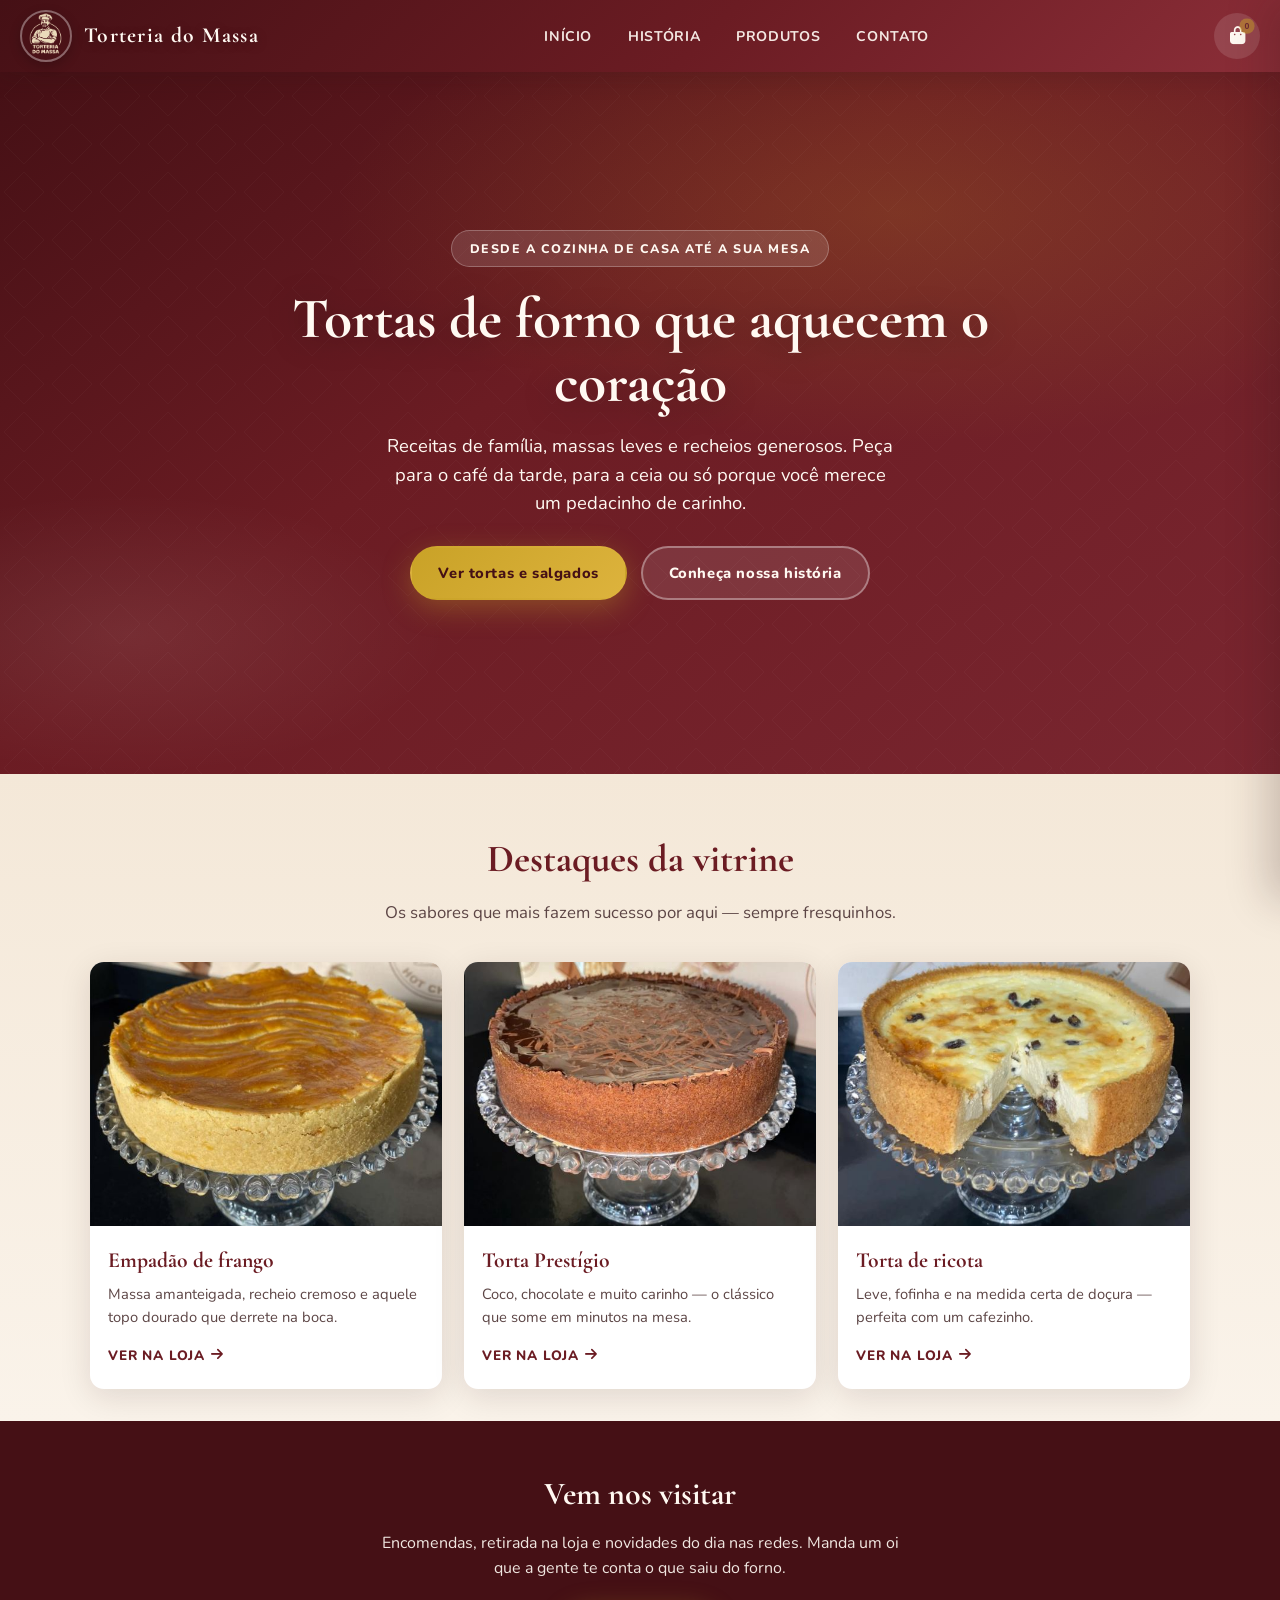
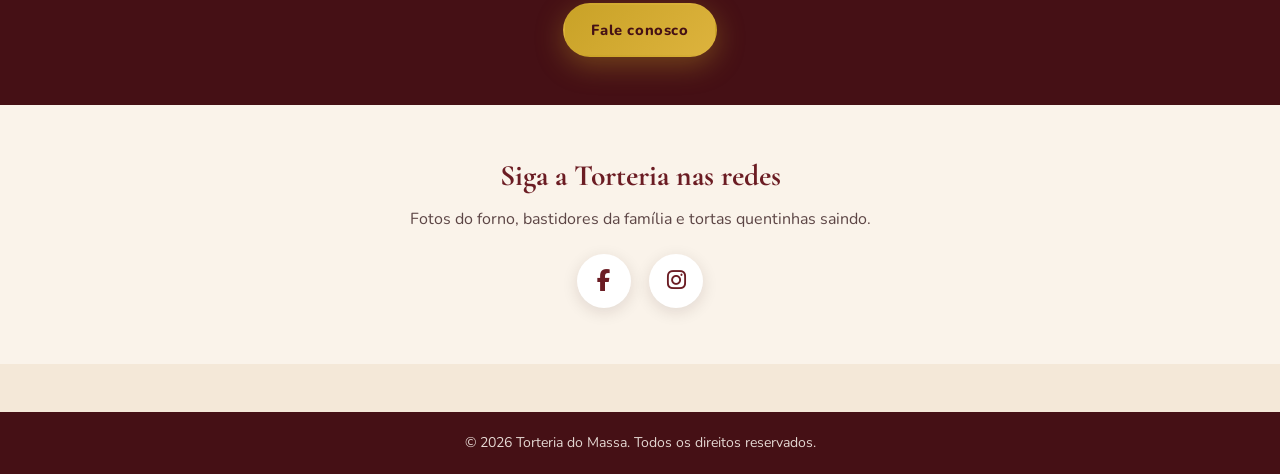
==== index.html @ dc2a3ebb "carrinho e about" ====
<!DOCTYPE html>
<html lang="pt-BR">
  <head>
    <meta charset="UTF-8" />
    <meta http-equiv="X-UA-Compatible" content="IE=edge" />
    <meta name="viewport" content="width=device-width, initial-scale=1.0" />
    <title>Torteria do Massa — Tortas artesanais</title>
    <link rel="preconnect" href="https://fonts.googleapis.com" />
    <link rel="preconnect" href="https://fonts.gstatic.com" crossorigin />
    <link
      href="https://fonts.googleapis.com/css2?family=Cormorant+Garamond:ital,wght@0,600;0,700;1,600&family=Nunito:wght@400;600;700;800&display=swap"
      rel="stylesheet"
    />
    <link rel="stylesheet" href="https://cdnjs.cloudflare.com/ajax/libs/font-awesome/6.5.1/css/all.min.css" />
    <link rel="stylesheet" href="style.css" />
  </head>

  <body>
    <div class="nav-backdrop" id="navBackdrop" aria-hidden="true"></div>

    <header>
      <nav>
        <a class="logo" href="index.html">
          <img src="img/logo.png" alt="Torteria do Massa" class="logo-img" width="52" height="52" />
          Torteria do Massa
        </a>
        <ul class="nav-list">
          <li><a href="index.html">Início</a></li>
          <li><a href="about.html">História</a></li>
          <li><a href="produtos.html">Produtos</a></li>
          <li><a href="contato.html">Contato</a></li>
        </ul>
        <div class="nav-tail">
          <button type="button" class="nav-cart" data-open-cart aria-label="Abrir carrinho de compras">
            <i class="fas fa-shopping-bag" aria-hidden="true"></i>
            <span class="nav-cart__count" data-cart-count>0</span>
          </button>
          <div class="mobile-menu" aria-label="Abrir menu">
            <div class="line1"></div>
            <div class="line2"></div>
            <div class="line3"></div>
          </div>
        </div>
      </nav>
    </header>

    <div class="cart-backdrop" data-cart-backdrop></div>
    <aside class="cart-panel" data-cart-panel aria-hidden="true" role="dialog" aria-labelledby="cartTitle">
      <div class="cart-panel__head">
        <h2 id="cartTitle">Carrinho</h2>
        <button type="button" class="cart-panel__close" data-close-cart aria-label="Fechar carrinho">×</button>
      </div>
      <div class="cart-panel__body">
        <p class="cart-panel__empty" data-cart-empty>Seu carrinho está vazio. Que tal uma tortinha?</p>
        <div data-cart-list></div>
      </div>
      <footer class="cart-panel__foot">
        <span>Total (demo)</span>
        <strong>R$ <span data-cart-total>0,00</span></strong>
        <p class="cart-demo-note">Demonstração: os pedidos são finalizados pelo Instagram ou na loja.</p>
      </footer>
    </aside>

    <main class="page-main">
      <section class="hero">
        <div class="hero__inner">
          <p class="hero__badge">Desde a cozinha de casa até a sua mesa</p>
          <h1>Tortas de forno que aquecem o coração</h1>
          <p class="hero__lead">
            Receitas de família, massas leves e recheios generosos. Peça para o café da tarde, para a ceia ou só porque
            você merece um pedacinho de carinho.
          </p>
          <div class="hero__ctas">
            <a class="btn btn--primary" href="produtos.html">Ver tortas e salgados</a>
            <a class="btn btn--ghost" href="about.html">Conheça nossa história</a>
          </div>
        </div>
      </section>

      <section class="featured" aria-labelledby="destaques-title">
        <h2 id="destaques-title" class="section-title">Destaques da vitrine</h2>
        <p class="section-sub">Os sabores que mais fazem sucesso por aqui — sempre fresquinhos.</p>
        <div class="featured__grid">
          <article class="feature-card reveal">
            <img src="img/empadao.JPG" alt="Empadão de frango crocante" width="400" height="300" loading="lazy" />
            <div class="feature-card__body">
              <h3>Empadão de frango</h3>
              <p>Massa amanteigada, recheio cremoso e aquele topo dourado que derrete na boca.</p>
              <a class="feature-card__link" href="produtos.html">Ver na loja <i class="fas fa-arrow-right"></i></a>
            </div>
          </article>
          <article class="feature-card reveal">
            <img src="img/prestigio.JPG" alt="Torta prestígio" width="400" height="300" loading="lazy" />
            <div class="feature-card__body">
              <h3>Torta Prestígio</h3>
              <p>Coco, chocolate e muito carinho — o clássico que some em minutos na mesa.</p>
              <a class="feature-card__link" href="produtos.html">Ver na loja <i class="fas fa-arrow-right"></i></a>
            </div>
          </article>
          <article class="feature-card reveal">
            <img src="img/ricota.JPG" alt="Torta de ricota" width="400" height="300" loading="lazy" />
            <div class="feature-card__body">
              <h3>Torta de ricota</h3>
              <p>Leve, fofinha e na medida certa de doçura — perfeita com um cafezinho.</p>
              <a class="feature-card__link" href="produtos.html">Ver na loja <i class="fas fa-arrow-right"></i></a>
            </div>
          </article>
        </div>
      </section>

      <section class="home-band">
        <h2>Vem nos visitar</h2>
        <p>Encomendas, retirada na loja e novidades do dia nas redes. Manda um oi que a gente te conta o que saiu do forno.</p>
        <a class="btn btn--primary" href="contato.html">Fale conosco</a>
      </section>

      <section class="social-media">
        <h2>Siga a Torteria nas redes</h2>
        <p>Fotos do forno, bastidores da família e tortas quentinhas saindo.</p>
        <div class="social-icons">
          <a
            href="https://www.facebook.com/p/Torteria-do-Massa-61579276713405/"
            target="_blank"
            rel="noopener noreferrer"
            class="social-icon"
            aria-label="Facebook"
          >
            <i class="fab fa-facebook-f"></i>
          </a>
          <a
            href="https://www.instagram.com/torteriadomassa/"
            target="_blank"
            rel="noopener noreferrer"
            class="social-icon"
            aria-label="Instagram"
          >
            <i class="fab fa-instagram"></i>
          </a>
        </div>
      </section>
    </main>

    <footer class="footer">
      <p>&copy; 2026 Torteria do Massa. Todos os direitos reservados.</p>
    </footer>

    <script src="mobile-navbar.js"></script>
    <script src="cart.js"></script>
    <script>
      document.querySelectorAll(".reveal").forEach(function (el) {
        var obs = new IntersectionObserver(
          function (entries) {
            entries.forEach(function (en) {
              if (en.isIntersecting) en.target.classList.add("is-visible");
            });
          },
          { threshold: 0.12, rootMargin: "0px 0px -40px 0px" }
        );
        obs.observe(el);
      });
    </script>
  </body>
</html>
---- style.css ----
/* Torteria do Massa — vinho + bege */
:root {
  --wine: #6b1c23;
  --wine-deep: #451015;
  --wine-light: #8b2e38;
  --bege: #f4e8d8;
  --bege-deep: #e6d4bc;
  --bege-card: #fff9f2;
  --cream: #faf3ea;
  --ink: #2a1818;
  --ink-soft: #5c4545;
  --accent: #c9a227;
  --shadow: rgba(45, 16, 20, 0.12);
  --shadow-strong: rgba(45, 16, 20, 0.22);
  --radius: 14px;
  --radius-sm: 10px;
  --nav-h: 72px;
  --font-display: "Cormorant Garamond", Georgia, serif;
  --font-body: "Nunito", system-ui, sans-serif;
  --ease-out: cubic-bezier(0.22, 1, 0.36, 1);
}

@media (prefers-reduced-motion: reduce) {
  *,
  *::before,
  *::after {
    animation-duration: 0.01ms !important;
    animation-iteration-count: 1 !important;
    transition-duration: 0.01ms !important;
    scroll-behavior: auto !important;
  }
}

@keyframes navLinkFade {
  from {
    opacity: 0;
    transform: translateX(16px);
  }
  to {
    opacity: 1;
    transform: translateX(0);
  }
}

@keyframes fade-up {
  from {
    opacity: 0;
    transform: translateY(28px);
  }
  to {
    opacity: 1;
    transform: translateY(0);
  }
}

@keyframes fade-in {
  from {
    opacity: 0;
  }
  to {
    opacity: 1;
  }
}

@keyframes gentle-float {
  0%,
  100% {
    transform: translateY(0);
  }
  50% {
    transform: translateY(-8px);
  }
}

@keyframes pulse-ring {
  0% {
    box-shadow: 0 0 0 0 rgba(201, 162, 39, 0.45);
  }
  70% {
    box-shadow: 0 0 0 12px rgba(201, 162, 39, 0);
  }
  100% {
    box-shadow: 0 0 0 0 rgba(201, 162, 39, 0);
  }
}

@keyframes shine {
  to {
    background-position: 200% center;
  }
}

@keyframes story-photo-float {
  0%,
  100% {
    translate: 0 0;
  }
  50% {
    translate: 0 -10px;
  }
}

@keyframes story-photo-glow {
  0%,
  100% {
    opacity: 0.45;
    transform: scale(0.96);
  }
  50% {
    opacity: 0.85;
    transform: scale(1.04);
  }
}

@keyframes story-photo-shimmer {
  0% {
    transform: translateX(-120%) skewX(-12deg);
    opacity: 0;
  }
  35% {
    opacity: 0.55;
  }
  100% {
    transform: translateX(220%) skewX(-12deg);
    opacity: 0;
  }
}

@keyframes story-caption-in {
  from {
    opacity: 0;
    transform: translateY(8px);
  }
  to {
    opacity: 1;
    transform: translateY(0);
  }
}

* {
  margin: 0;
  padding: 0;
  box-sizing: border-box;
}

html {
  scroll-behavior: smooth;
}

body {
  display: flex;
  flex-direction: column;
  min-height: 100vh;
  font-family: var(--font-body);
  background: var(--bege);
  color: var(--ink);
  line-height: 1.55;
}

body.nav-open,
body.cart-open {
  overflow: hidden;
}

img {
  max-width: 100%;
  height: auto;
  display: block;
}

a {
  color: var(--wine);
  text-decoration: none;
  transition: color 0.25s var(--ease-out), transform 0.25s var(--ease-out);
}

a:hover {
  color: var(--wine-light);
}

main {
  flex: 1;
  padding: 0;
}

/* ——— Header / Nav ——— */
header {
  position: sticky;
  top: 0;
  /* Acima do .nav-backdrop (1098) para o drawer e os links receberem clique no mobile */
  z-index: 1250;
}

nav {
  display: flex;
  align-items: center;
  gap: 16px;
  min-height: var(--nav-h);
  padding: 0 20px;
  background: linear-gradient(135deg, var(--wine-deep) 0%, var(--wine) 55%, var(--wine-light) 100%);
  box-shadow: 0 4px 24px var(--shadow-strong);
  position: relative;
}

.nav-tail {
  display: flex;
  align-items: center;
  gap: 6px;
  flex-shrink: 0;
}

header nav a,
header nav .nav-cart {
  color: var(--bege-card);
}

.logo {
  font-family: var(--font-display);
  font-size: 1.35rem;
  font-weight: 700;
  letter-spacing: 0.06em;
  text-transform: none;
  display: flex;
  align-items: center;
  gap: 12px;
  color: var(--bege-card) !important;
  text-shadow: 0 2px 12px rgba(0, 0, 0, 0.25);
}

.logo:hover {
  color: #fff !important;
  transform: none;
}

.logo-img {
  width: 52px;
  height: auto;
  border-radius: 50%;
  border: 2px solid rgba(255, 255, 255, 0.35);
  box-shadow: 0 4px 12px rgba(0, 0, 0, 0.2);
  transition: transform 0.35s var(--ease-out), box-shadow 0.35s;
}

.logo:hover .logo-img {
  transform: scale(1.06) rotate(-3deg);
  box-shadow: 0 6px 20px rgba(0, 0, 0, 0.28);
}

.nav-list {
  list-style: none;
  display: flex;
  align-items: center;
  gap: 8px;
  position: static;
  transform: none;
  width: auto;
  height: auto;
  background: none;
  flex-direction: row;
  flex: 1;
  justify-content: center;
}

.nav-list li {
  letter-spacing: 0.04em;
  margin: 0;
}

.nav-list a {
  color: rgba(255, 249, 242, 0.92) !important;
  text-decoration: none;
  font-size: 0.88rem;
  font-weight: 700;
  text-transform: uppercase;
  padding: 10px 14px;
  border-radius: 999px;
  text-shadow: none;
  position: relative;
}

.nav-list a::after {
  content: "";
  position: absolute;
  left: 50%;
  bottom: 4px;
  width: 0;
  height: 2px;
  background: var(--accent);
  border-radius: 2px;
  transform: translateX(-50%);
  transition: width 0.3s var(--ease-out);
}

.nav-list a:hover {
  color: #fff !important;
  opacity: 1;
  background: rgba(255, 255, 255, 0.08);
}

.nav-list a:hover::after {
  width: 60%;
}

.nav-cart {
  position: relative;
  display: flex;
  align-items: center;
  justify-content: center;
  width: 46px;
  height: 46px;
  border: none;
  border-radius: 50%;
  background: rgba(255, 255, 255, 0.12);
  color: inherit;
  cursor: pointer;
  transition: background 0.25s, transform 0.2s var(--ease-out), box-shadow 0.25s;
  font-size: 1.1rem;
}

.nav-cart:hover {
  background: rgba(255, 255, 255, 0.22);
  transform: scale(1.06);
}

.nav-cart:active {
  transform: scale(0.96);
}

.nav-cart__count {
  position: absolute;
  top: 4px;
  right: 4px;
  min-width: 18px;
  height: 18px;
  padding: 0 5px;
  font-size: 0.65rem;
  font-weight: 800;
  line-height: 18px;
  text-align: center;
  background: var(--accent);
  color: var(--wine-deep);
  border-radius: 999px;
  transition: transform 0.25s var(--ease-out);
}

.nav-cart__count[data-empty="true"] {
  opacity: 0.5;
  transform: scale(0.85);
}

.mobile-menu {
  display: none;
  cursor: pointer;
  z-index: 1202;
  padding: 8px;
  border-radius: 10px;
  transition: background 0.25s;
}

.mobile-menu:hover {
  background: rgba(255, 255, 255, 0.1);
}

.mobile-menu div {
  width: 26px;
  height: 2px;
  background: var(--bege-card);
  margin: 6px 0;
  border-radius: 2px;
  transition: transform 0.35s var(--ease-out), opacity 0.25s;
}

.mobile-menu.active .line1 {
  transform: rotate(-45deg) translate(-5px, 6px);
}

.mobile-menu.active .line2 {
  opacity: 0;
  transform: translateX(-8px);
}

.mobile-menu.active .line3 {
  transform: rotate(45deg) translate(-5px, -6px);
}

.nav-backdrop {
  display: none;
  position: fixed;
  inset: 0;
  background: rgba(20, 8, 10, 0.45);
  z-index: 1098;
  opacity: 0;
  pointer-events: none;
  transition: opacity 0.35s var(--ease-out);
}

.nav-backdrop.is-visible {
  opacity: 1;
  pointer-events: auto;
}

.nav-list.active {
  transform: translateX(0);
}

/* ——— Carrinho ——— */
.cart-backdrop {
  position: fixed;
  inset: 0;
  background: rgba(20, 8, 10, 0.5);
  z-index: 1300;
  opacity: 0;
  pointer-events: none;
  transition: opacity 0.35s var(--ease-out);
}

.cart-backdrop.is-visible {
  opacity: 1;
  pointer-events: auto;
}

.cart-panel {
  position: fixed;
  top: 0;
  right: 0;
  width: min(420px, 100vw);
  height: 100vh;
  height: 100dvh;
  background: var(--cream);
  z-index: 1301;
  box-shadow: -12px 0 40px var(--shadow-strong);
  display: flex;
  flex-direction: column;
  transform: translateX(100%);
  transition: transform 0.45s var(--ease-out);
  border-left: 1px solid rgba(107, 28, 35, 0.12);
}

.cart-panel.is-open {
  transform: translateX(0);
}

.cart-panel__head {
  display: flex;
  align-items: center;
  justify-content: space-between;
  padding: 22px 20px;
  background: linear-gradient(180deg, var(--wine) 0%, var(--wine-deep) 100%);
  color: var(--bege-card);
}

.cart-panel__head h2 {
  font-family: var(--font-display);
  font-size: 1.75rem;
  font-weight: 700;
}

.cart-panel__close {
  width: 40px;
  height: 40px;
  border: none;
  border-radius: 50%;
  background: rgba(255, 255, 255, 0.15);
  color: #fff;
  font-size: 1.5rem;
  line-height: 1;
  cursor: pointer;
  transition: background 0.25s, transform 0.2s;
}

.cart-panel__close:hover {
  background: rgba(255, 255, 255, 0.28);
  transform: rotate(90deg);
}

.cart-panel__body {
  flex: 1;
  overflow-y: auto;
  padding: 16px;
}

.cart-panel__empty {
  text-align: center;
  color: var(--ink-soft);
  padding: 32px 16px;
  font-size: 1rem;
}

.cart-panel__foot {
  padding: 18px 20px 24px;
  border-top: 1px solid rgba(107, 28, 35, 0.12);
  background: var(--bege-card);
  display: grid;
  gap: 8px;
}

.cart-panel__foot > span:first-of-type {
  font-size: 0.85rem;
  color: var(--ink-soft);
  text-transform: uppercase;
  letter-spacing: 0.08em;
}

.cart-panel__foot strong {
  font-size: 1.5rem;
  color: var(--wine);
}

.cart-demo-note {
  font-size: 0.8rem;
  color: var(--ink-soft);
  margin-top: 4px;
}

.cart-panel__checkout {
  display: inline-flex;
  align-items: center;
  justify-content: center;
  width: 100%;
  padding: 14px 16px;
  margin-top: 10px;
  border-radius: 999px;
  background: #25d366;
  color: #fff;
  text-decoration: none;
  font-weight: 700;
  transition: transform 0.2s ease, box-shadow 0.2s ease;
}

.cart-panel__checkout:hover {
  transform: translateY(-1px);
  box-shadow: 0 10px 20px rgba(37, 211, 102, 0.25);
}

.cart-panel__checkout[hidden] {
  display: none;
}

.cart-line {
  display: flex;
  align-items: center;
  gap: 12px;
  padding: 12px;
  margin-bottom: 10px;
  background: #fff;
  border-radius: var(--radius-sm);
  box-shadow: 0 2px 12px var(--shadow);
  animation: fade-in 0.4s var(--ease-out) both;
}

.cart-line__img {
  width: 56px;
  height: 56px;
  object-fit: cover;
  border-radius: 10px;
}

.cart-line__body {
  flex: 1;
  min-width: 0;
  display: flex;
  flex-direction: column;
  gap: 2px;
}

.cart-line__name {
  font-weight: 700;
  color: var(--ink);
  font-size: 0.95rem;
}

.cart-line__meta {
  font-size: 0.82rem;
  color: var(--ink-soft);
}

.cart-line__remove {
  flex-shrink: 0;
  width: 36px;
  height: 36px;
  border: none;
  border-radius: 50%;
  background: var(--bege-deep);
  color: var(--wine);
  font-size: 1.25rem;
  line-height: 1;
  cursor: pointer;
  transition: background 0.2s, transform 0.2s;
}

.cart-line__remove:hover {
  background: #f0dcc4;
  transform: scale(1.08);
}

/* ——— Home Hero ——— */
.page-main {
  padding-bottom: 48px;
}

.hero {
  position: relative;
  min-height: 78vh;
  display: flex;
  align-items: center;
  justify-content: center;
  padding: 48px 24px 64px;
  overflow: hidden;
  background: linear-gradient(145deg, var(--wine-deep) 0%, var(--wine) 42%, #7a2630 100%);
}

.hero::before {
  content: "";
  position: absolute;
  inset: 0;
  background: radial-gradient(ellipse 80% 60% at 70% 20%, rgba(201, 162, 39, 0.18), transparent 55%),
    radial-gradient(ellipse 50% 40% at 10% 80%, rgba(255, 249, 242, 0.08), transparent 50%);
  pointer-events: none;
}

.hero::after {
  content: "";
  position: absolute;
  inset: 0;
  opacity: 0.07;
  background-image: url("data:image/svg+xml,%3Csvg width='60' height='60' viewBox='0 0 60 60' xmlns='http://www.w3.org/2000/svg'%3E%3Cpath d='M30 5 L55 30 L30 55 L5 30 Z' fill='none' stroke='%23fff' stroke-width='0.5'/%3E%3C/svg%3E");
  background-size: 48px 48px;
  pointer-events: none;
}

.hero__inner {
  position: relative;
  z-index: 1;
  max-width: 720px;
  text-align: center;
  color: var(--bege-card);
}

.hero__badge {
  display: inline-block;
  padding: 8px 18px;
  border-radius: 999px;
  background: rgba(255, 255, 255, 0.12);
  border: 1px solid rgba(255, 255, 255, 0.25);
  font-size: 0.78rem;
  font-weight: 800;
  letter-spacing: 0.12em;
  text-transform: uppercase;
  margin-bottom: 20px;
  animation: fade-up 0.8s var(--ease-out) 0.1s both;
}

.hero h1 {
  font-family: var(--font-display);
  font-size: clamp(2.4rem, 6vw, 3.6rem);
  font-weight: 700;
  line-height: 1.12;
  margin-bottom: 16px;
  text-shadow: 0 4px 32px rgba(0, 0, 0, 0.35);
  animation: fade-up 0.85s var(--ease-out) 0.2s both;
}

.hero__lead {
  font-size: 1.15rem;
  opacity: 0.95;
  max-width: 520px;
  margin: 0 auto 28px;
  animation: fade-up 0.85s var(--ease-out) 0.32s both;
}

.hero__ctas {
  display: flex;
  flex-wrap: wrap;
  gap: 14px;
  justify-content: center;
  animation: fade-up 0.85s var(--ease-out) 0.44s both;
}

.btn {
  display: inline-flex;
  align-items: center;
  justify-content: center;
  gap: 10px;
  padding: 14px 26px;
  border-radius: 999px;
  font-family: var(--font-body);
  font-weight: 800;
  font-size: 0.92rem;
  letter-spacing: 0.04em;
  border: 2px solid transparent;
  cursor: pointer;
  transition: transform 0.25s var(--ease-out), box-shadow 0.25s, background 0.25s, color 0.25s;
}

.btn:active {
  transform: scale(0.97);
}

.btn--primary {
  background: linear-gradient(135deg, var(--accent) 0%, #ddb33d 100%);
  color: var(--wine-deep);
  box-shadow: 0 8px 28px rgba(201, 162, 39, 0.35);
}

.btn--primary:hover {
  transform: translateY(-2px);
  box-shadow: 0 12px 36px rgba(201, 162, 39, 0.45);
}

.btn--ghost {
  background: rgba(255, 255, 255, 0.1);
  color: var(--bege-card);
  border-color: rgba(255, 255, 255, 0.35);
}

.btn--ghost:hover {
  background: rgba(255, 255, 255, 0.2);
  transform: translateY(-2px);
}

.btn--wine {
  background: var(--wine);
  color: var(--bege-card);
  border-color: var(--wine-light);
}

.btn--wine:hover {
  background: var(--wine-light);
  transform: translateY(-2px);
}

/* Destaques home */
.section-title {
  font-family: var(--font-display);
  font-size: clamp(1.85rem, 4vw, 2.4rem);
  color: var(--wine);
  text-align: center;
  margin-bottom: 10px;
}

.section-sub {
  text-align: center;
  color: var(--ink-soft);
  max-width: 560px;
  margin: 0 auto 36px;
  font-size: 1.05rem;
}

.featured {
  padding: 56px 24px 32px;
  background: linear-gradient(180deg, var(--bege) 0%, var(--cream) 100%);
}

.featured__grid {
  display: grid;
  grid-template-columns: repeat(3, 1fr);
  gap: 22px;
  max-width: 1100px;
  margin: 0 auto;
}

.feature-card {
  position: relative;
  border-radius: var(--radius);
  overflow: hidden;
  background: #fff;
  box-shadow: 0 8px 32px var(--shadow);
  transition: transform 0.4s var(--ease-out), box-shadow 0.4s;
}

.feature-card:hover {
  transform: translateY(-8px) scale(1.02);
  box-shadow: 0 20px 48px var(--shadow-strong);
}

.feature-card img {
  width: 100%;
  aspect-ratio: 4/3;
  object-fit: cover;
  transition: transform 0.6s var(--ease-out);
}

.feature-card:hover img {
  transform: scale(1.08);
}

.feature-card__body {
  padding: 18px 18px 22px;
}

.feature-card__body h3 {
  font-family: var(--font-display);
  font-size: 1.35rem;
  color: var(--wine);
  margin-bottom: 6px;
}

.feature-card__body p {
  font-size: 0.92rem;
  color: var(--ink-soft);
  margin-bottom: 14px;
}

.feature-card__link {
  font-weight: 800;
  font-size: 0.85rem;
  text-transform: uppercase;
  letter-spacing: 0.06em;
  color: var(--wine);
  display: inline-flex;
  align-items: center;
  gap: 6px;
}

.feature-card__link:hover {
  gap: 10px;
}

.reveal {
  opacity: 0;
  transform: translateY(36px);
  transition: opacity 0.7s var(--ease-out), transform 0.7s var(--ease-out);
}

.reveal.is-visible {
  opacity: 1;
  transform: translateY(0);
}

.home-band {
  padding: 48px 24px;
  background: var(--wine-deep);
  color: var(--bege-card);
  text-align: center;
}

.home-band h2 {
  font-family: var(--font-display);
  font-size: 2rem;
  margin-bottom: 12px;
}

.home-band p {
  max-width: 520px;
  margin: 0 auto 22px;
  opacity: 0.92;
}

/* Redes */
.social-media {
  text-align: center;
  padding: 48px 24px 56px;
  background: var(--cream);
}

.social-media h2 {
  font-family: var(--font-display);
  font-size: 1.85rem;
  color: var(--wine);
  margin-bottom: 8px;
}

.social-media > p {
  color: var(--ink-soft);
  margin-bottom: 22px;
}

.social-icons {
  display: flex;
  justify-content: center;
  gap: 18px;
}

.social-icon {
  display: flex;
  align-items: center;
  justify-content: center;
  width: 54px;
  height: 54px;
  border-radius: 50%;
  font-size: 1.35rem;
  color: var(--wine) !important;
  background: #fff;
  box-shadow: 0 4px 16px var(--shadow);
  transition: transform 0.3s var(--ease-out), box-shadow 0.3s, color 0.25s !important;
}

.social-icon:hover {
  transform: translateY(-4px) scale(1.08);
  box-shadow: 0 12px 28px var(--shadow-strong);
  color: var(--wine-light) !important;
}

/* ——— Produtos ——— */
.products-wrap {
  background: linear-gradient(180deg, var(--cream) 0%, var(--bege) 100%);
  padding: 40px 20px 56px;
}

.products {
  max-width: 1200px;
  margin: 0 auto;
  text-align: center;
}

.products h2 {
  font-family: var(--font-display);
  font-size: clamp(1.85rem, 4vw, 2.5rem);
  color: var(--wine);
  margin-bottom: 10px;
}

.products > .section-sub {
  margin-bottom: 36px;
}

.product-cards {
  display: flex;
  flex-wrap: wrap;
  justify-content: center;
  gap: 26px;
  margin-bottom: 28px;
}

.product-card {
  width: calc(33.333% - 18px);
  min-width: 260px;
  max-width: 360px;
  flex: 1 1 300px;
  background: var(--bege-card);
  border: 1px solid rgba(107, 28, 35, 0.1);
  border-radius: var(--radius);
  padding: 18px;
  box-shadow: 0 6px 24px var(--shadow);
  text-align: left;
  transition: transform 0.35s var(--ease-out), box-shadow 0.35s;
}

.product-card:hover {
  transform: translateY(-10px);
  box-shadow: 0 20px 40px var(--shadow-strong);
}

.product-img {
  width: 100%;
  border-radius: var(--radius-sm);
  aspect-ratio: 4/3;
  object-fit: cover;
  transition: transform 0.5s var(--ease-out);
}

.product-card:hover .product-img {
  transform: scale(1.04);
}

.product-info h3 {
  font-family: var(--font-display);
  font-size: 1.35rem;
  color: var(--wine);
  margin: 14px 0 8px;
}

.product-info p {
  font-size: 0.95rem;
  color: var(--ink-soft);
  margin-bottom: 10px;
}

.product-price {
  font-size: 1.2rem;
  font-weight: 800;
  color: var(--wine);
  margin-bottom: 14px !important;
}

.add-to-cart-btn {
  display: inline-flex;
  align-items: center;
  justify-content: center;
  gap: 8px;
  width: 100%;
  padding: 12px 16px;
  border: none;
  border-radius: 999px;
  font-family: var(--font-body);
  font-weight: 800;
  font-size: 0.88rem;
  text-transform: uppercase;
  letter-spacing: 0.05em;
  cursor: pointer;
  background: linear-gradient(135deg, var(--wine) 0%, var(--wine-light) 100%);
  color: var(--bege-card);
  box-shadow: 0 4px 16px rgba(107, 28, 35, 0.35);
  transition: transform 0.25s, box-shadow 0.25s, filter 0.25s;
}

.add-to-cart-btn:hover {
  filter: brightness(1.08);
  transform: translateY(-2px);
  box-shadow: 0 8px 24px rgba(107, 28, 35, 0.4);
}

.add-to-cart-btn.is-added {
  animation: pulse-ring 0.6s ease-out;
}

/* Contato */
.contact {
  padding: 48px 24px 56px;
  background: var(--cream);
  text-align: center;
}

.contact h2 {
  font-family: var(--font-display);
  font-size: 2.2rem;
  color: var(--wine);
  margin-bottom: 10px;
}

.contact-container {
  display: flex;
  flex-wrap: wrap;
  gap: 28px;
  justify-content: center;
  align-items: flex-start;
  max-width: 1100px;
  margin: 0 auto;
}

.form-container {
  flex: 1;
  min-width: 280px;
  max-width: 480px;
  text-align: left;
  background: var(--bege-card);
  padding: 28px;
  border-radius: var(--radius);
  box-shadow: 0 8px 28px var(--shadow);
  border: 1px solid rgba(107, 28, 35, 0.08);
}

.form-group {
  margin-bottom: 16px;
}

label {
  display: block;
  margin-bottom: 6px;
  font-weight: 700;
  color: var(--ink);
  font-size: 0.9rem;
}

input,
textarea {
  width: 100%;
  padding: 12px 14px;
  border: 1px solid rgba(107, 28, 35, 0.2);
  border-radius: var(--radius-sm);
  font-size: 1rem;
  font-family: var(--font-body);
  background: #fff;
  transition: border-color 0.2s, box-shadow 0.2s;
}

input:focus,
textarea:focus {
  outline: none;
  border-color: var(--wine-light);
  box-shadow: 0 0 0 3px rgba(107, 28, 35, 0.12);
}

textarea {
  resize: vertical;
  min-height: 120px;
}

.submit-button {
  display: block;
  width: 100%;
  padding: 14px;
  background: linear-gradient(135deg, var(--wine) 0%, var(--wine-light) 100%);
  color: var(--bege-card);
  border: none;
  border-radius: 999px;
  font-size: 1rem;
  font-weight: 800;
  cursor: pointer;
  transition: transform 0.2s, filter 0.2s;
}

.submit-button:hover {
  filter: brightness(1.06);
  transform: translateY(-2px);
}

.location-container {
  flex: 1;
  min-width: 280px;
  max-width: 520px;
}

.location-container h3 {
  font-family: var(--font-display);
  font-size: 1.5rem;
  color: var(--wine);
  margin-bottom: 14px;
}

iframe {
  width: 100%;
  max-width: 100%;
  height: 360px;
  border: 0;
  border-radius: var(--radius);
  box-shadow: 0 8px 28px var(--shadow);
}

/* ——— História (scroll) ——— */
.story-page {
  background: var(--wine-deep);
  color: var(--bege-card);
}

.story-hero {
  min-height: 55vh;
  display: flex;
  align-items: center;
  justify-content: center;
  text-align: center;
  padding: 100px 24px 60px;
  position: relative;
  overflow: hidden;
}

.story-hero h1 {
  font-family: var(--font-display);
  font-size: clamp(2rem, 5vw, 3.2rem);
  max-width: 720px;
  line-height: 1.15;
  position: relative;
  z-index: 2;
}

.story-hero p {
  margin-top: 16px;
  font-size: 1.1rem;
  opacity: 0.9;
  max-width: 520px;
  margin-left: auto;
  margin-right: auto;
  position: relative;
  z-index: 2;
}

.story-scroll-hint {
  position: absolute;
  bottom: 24px;
  left: 50%;
  transform: translateX(-50%);
  font-size: 0.75rem;
  letter-spacing: 0.2em;
  text-transform: uppercase;
  opacity: 0.6;
  animation: gentle-float 2.5s ease-in-out infinite;
}

.story-track {
  position: relative;
  background: linear-gradient(180deg, var(--wine-deep) 0%, #3a1218 40%, var(--bege) 100%);
}

.story-chapter {
  position: relative;
  min-height: 100vh;
  min-height: 100dvh;
  display: flex;
  align-items: center;
  justify-content: center;
  padding: 80px 24px;
  overflow: hidden;
}

.story-chapter__inner {
  max-width: 1100px;
  width: 100%;
  display: grid;
  grid-template-columns: 1fr 1fr;
  gap: 40px;
  align-items: center;
}

.story-chapter:nth-child(even) .story-chapter__inner {
  direction: rtl;
}

.story-chapter:nth-child(even) .story-chapter__inner > * {
  direction: ltr;
}

.story-text-block {
  font-size: clamp(1.05rem, 2vw, 1.2rem);
  line-height: 1.75;
  color: rgba(255, 249, 242, 0.95);
}

.story-chapter--light .story-text-block {
  color: var(--ink);
}

.story-text-block p + p {
  margin-top: 1.1em;
}

.story-text-block strong {
  color: var(--accent);
  font-weight: 800;
}

.story-visual {
  position: relative;
  height: 360px;
  display: flex;
  align-items: center;
  justify-content: center;
  perspective: 900px;
}

.story-visual--photo {
  height: clamp(300px, 42vw, 420px);
  min-height: 300px;
}

.story-chapter--light .story-visual {
  height: 320px;
}

.story-chapter--light .story-visual--photo {
  height: clamp(280px, 40vw, 400px);
}

.story-visual--logo {
  min-height: 280px;
}

.story-brand-logo {
  width: min(72vw, 260px);
  height: auto;
  max-height: 280px;
  object-fit: contain;
  border-radius: 50%;
  border: 4px solid rgba(255, 249, 242, 0.35);
  box-shadow: 0 20px 50px rgba(0, 0, 0, 0.45), 0 0 0 1px rgba(201, 162, 39, 0.35);
  background: radial-gradient(circle at 30% 25%, rgba(255, 255, 255, 0.15), transparent 55%);
}

/* Elementos decorativos “3D” */
.deco-book {
  width: 200px;
  height: 260px;
  background: linear-gradient(90deg, #5c4033 0%, #8b6914 8%, #f5e6d3 12%, #faf3ea 100%);
  border-radius: 6px 10px 10px 6px;
  box-shadow: 12px 18px 40px rgba(0, 0, 0, 0.45), inset -4px 0 0 rgba(0, 0, 0, 0.15);
  transform: rotateY(-12deg) rotateX(4deg);
  position: relative;
}

.deco-book::before {
  content: "";
  position: absolute;
  left: 14px;
  top: 24px;
  right: 20px;
  bottom: 24px;
  border: 1px dashed rgba(107, 28, 35, 0.25);
  border-radius: 4px;
}

.deco-book::after {
  content: "Receitas";
  position: absolute;
  bottom: 20px;
  left: 0;
  right: 0;
  text-align: center;
  font-family: var(--font-display);
  font-size: 1.4rem;
  color: var(--wine);
  font-weight: 700;
}

.deco-flour {
  position: absolute;
  width: 140px;
  height: 140px;
  background: radial-gradient(circle at 35% 35%, #fff 0%, #f0ebe4 45%, rgba(240, 235, 228, 0.4) 70%);
  border-radius: 50%;
  box-shadow: inset -8px -8px 20px rgba(0, 0, 0, 0.06), 8px 16px 32px rgba(0, 0, 0, 0.25);
  filter: blur(0.3px);
}

.deco-flour--2 {
  width: 90px;
  height: 90px;
  top: 10%;
  right: 8%;
  opacity: 0.85;
}

.deco-slice {
  width: 150px;
  height: 75px;
  border-radius: 150px 150px 0 0;
  background: conic-gradient(
    from 200deg at 50% 100%,
    #fdf2e9 0deg,
    #f5cba7 40deg,
    #e59866 80deg,
    #c0392b 120deg,
    #f9e79f 200deg,
    #fdf2e9 360deg
  );
  box-shadow: 0 14px 28px rgba(0, 0, 0, 0.35), inset 0 -6px 12px rgba(0, 0, 0, 0.15);
  transform: rotate(-18deg) scale(1.05);
}

.deco-oven {
  width: 220px;
  height: 160px;
  background: linear-gradient(180deg, #4a4a4a 0%, #2c2c2c 100%);
  border-radius: 16px 16px 24px 24px;
  box-shadow: 0 20px 40px rgba(0, 0, 0, 0.4);
  position: relative;
}

.deco-oven::before {
  content: "";
  position: absolute;
  inset: 18px;
  background: radial-gradient(ellipse at center, #ff9f43 0%, #e17055 40%, #2d1a1a 100%);
  border-radius: 10px;
  box-shadow: inset 0 0 24px rgba(0, 0, 0, 0.5);
}

.deco-oven::after {
  content: "";
  position: absolute;
  bottom: -14px;
  left: 50%;
  transform: translateX(-50%);
  width: 80%;
  height: 14px;
  background: #222;
  border-radius: 0 0 8px 8px;
}

/* Fotos da história — molduras aconchegantes */
.story-photo {
  position: relative;
  z-index: 2;
  width: min(92%, 340px);
  margin: 0;
  transform-style: preserve-3d;
}

.story-photo--book .story-photo__frame {
  animation: story-photo-float 6s ease-in-out infinite;
  transform: rotate(-2deg);
}

.story-photo--chocolate .story-photo__frame {
  animation: story-photo-float 5.2s ease-in-out 0.4s infinite;
  transform: rotate(2deg);
}

.story-photo--fachada .story-photo__frame {
  animation: story-photo-float 6.5s ease-in-out 0.2s infinite;
  transform: rotate(-1deg);
}

.story-photo__glow {
  position: absolute;
  inset: -18%;
  border-radius: 50%;
  background: radial-gradient(ellipse at center, rgba(201, 162, 39, 0.35) 0%, rgba(107, 28, 35, 0.12) 45%, transparent 72%);
  z-index: 0;
  pointer-events: none;
  animation: story-photo-glow 4s ease-in-out infinite;
}

.story-chapter--light .story-photo__glow {
  background: radial-gradient(ellipse at center, rgba(201, 162, 39, 0.28) 0%, rgba(107, 28, 35, 0.08) 50%, transparent 75%);
}

.story-photo__frame {
  position: relative;
  z-index: 1;
  border-radius: var(--radius);
  padding: 10px;
  background: linear-gradient(145deg, rgba(255, 249, 242, 0.95) 0%, var(--bege-deep) 100%);
  box-shadow:
    0 24px 48px rgba(0, 0, 0, 0.42),
    0 0 0 1px rgba(255, 249, 242, 0.25),
    inset 0 1px 0 rgba(255, 255, 255, 0.6);
  overflow: hidden;
  transition: transform 0.5s var(--ease-out), box-shadow 0.5s var(--ease-out);
}

.story-photo__frame::before {
  content: "";
  position: absolute;
  inset: 0;
  z-index: 2;
  background: linear-gradient(
    105deg,
    transparent 38%,
    rgba(255, 255, 255, 0.45) 48%,
    rgba(255, 255, 255, 0.12) 52%,
    transparent 62%
  );
  background-size: 200% 100%;
  animation: story-photo-shimmer 7s ease-in-out infinite;
  pointer-events: none;
}

.story-photo__frame::after {
  content: "";
  position: absolute;
  inset: 6px;
  border-radius: calc(var(--radius) - 4px);
  border: 2px solid rgba(201, 162, 39, 0.35);
  z-index: 2;
  pointer-events: none;
}

.story-photo__img {
  width: 100%;
  aspect-ratio: 4 / 3;
  object-fit: cover;
  object-position: center;
  border-radius: calc(var(--radius) - 6px);
  display: block;
  transform-origin: center center;
  transition: transform 0.6s var(--ease-out);
}

.story-photo--book .story-photo__img {
  object-position: center 42%;
}

.story-photo--chocolate .story-photo__img {
  object-position: center center;
}

.story-photo--fachada {
  width: min(78%, 260px);
}

.story-photo--fachada .story-photo__img {
  aspect-ratio: 3 / 4;
  object-position: center 22%;
}

.story-photo--fachada .story-photo__frame {
  padding: 12px 12px 28px;
}

.story-photo__caption {
  position: relative;
  z-index: 1;
  margin-top: 14px;
  text-align: center;
  font-family: var(--font-display);
  font-size: clamp(1rem, 2.2vw, 1.2rem);
  font-style: italic;
  color: rgba(255, 249, 242, 0.88);
  letter-spacing: 0.04em;
  animation: story-caption-in 1s var(--ease-out) 0.3s both;
}

.story-chapter--light .story-photo__caption {
  color: var(--wine);
}

.story-chapter--light .story-photo__frame {
  background: linear-gradient(145deg, #fff 0%, var(--bege-card) 100%);
  box-shadow:
    0 20px 44px var(--shadow-strong),
    0 0 0 1px rgba(107, 28, 35, 0.08),
    inset 0 1px 0 rgba(255, 255, 255, 0.9);
}

.story-photo:hover .story-photo__frame {
  animation-play-state: paused;
  transform: translateY(-6px) rotate(0deg) scale(1.02);
  box-shadow:
    0 32px 56px rgba(0, 0, 0, 0.48),
    0 0 0 1px rgba(201, 162, 39, 0.4);
}

.story-chapter--light .story-photo:hover .story-photo__frame {
  box-shadow:
    0 28px 52px var(--shadow-strong),
    0 0 0 2px rgba(201, 162, 39, 0.35);
}

.story-photo:hover .story-photo__img {
  transform: scale(1.04);
}

.story-chapter--light {
  background: var(--bege);
}

.story-outro {
  padding: 80px 24px 100px;
  text-align: center;
  background: var(--cream);
}

.story-outro h2 {
  font-family: var(--font-display);
  font-size: 2.2rem;
  color: var(--wine);
  margin-bottom: 12px;
}

.story-outro p {
  color: var(--ink-soft);
  max-width: 520px;
  margin: 0 auto 24px;
}

.footer {
  background: var(--wine-deep);
  color: rgba(255, 249, 242, 0.85);
  text-align: center;
  padding: 20px 16px;
  font-size: 0.88rem;
}

/* Mobile nav */
@media (max-width: 999px) {
  nav {
    justify-content: flex-start;
    align-items: center;
    padding-left: 14px;
    padding-right: 10px;
  }

  /* Logo ocupa o espaço à esquerda e empurra carrinho + sanduíche para a direita */
  .logo {
    flex: 1;
    min-width: 0;
  }

  .nav-backdrop {
    display: block;
  }

  .nav-list {
    position: fixed;
    top: var(--nav-h);
    right: 0;
    width: min(320px, 86vw);
    height: calc(100dvh - var(--nav-h));
    background: linear-gradient(180deg, var(--wine-deep) 0%, #2a0f14 100%);
    flex-direction: column;
    justify-content: flex-start;
    padding: 32px 24px;
    gap: 8px;
    transform: translateX(100%);
    transition: transform 0.4s var(--ease-out);
    box-shadow: -8px 0 40px rgba(0, 0, 0, 0.35);
    z-index: 1200;
    align-items: stretch;
    flex: none;
  }

  .nav-tail {
    flex-shrink: 0;
    margin-left: 0;
  }

  .nav-list li {
    width: 100%;
    opacity: 1;
  }

  .nav-list a {
    display: block;
    width: 100%;
    padding: 16px 18px;
    border-radius: var(--radius-sm);
  }

  .nav-list a::after {
    display: none;
  }

  .mobile-menu {
    display: block;
  }

  .featured__grid {
    grid-template-columns: 1fr;
    max-width: 420px;
  }

  .story-chapter__inner {
    grid-template-columns: 1fr;
    gap: 48px;
  }

  .story-chapter:nth-child(even) .story-chapter__inner {
    direction: ltr;
  }

  .story-visual {
    height: 280px;
    order: -1;
  }

  .story-visual--photo {
    height: auto;
    min-height: 260px;
    padding: 12px 0 8px;
  }

  .story-photo {
    width: min(100%, 300px);
  }

  .story-photo--book .story-photo__frame,
  .story-photo--chocolate .story-photo__frame,
  .story-photo--fachada .story-photo__frame {
    transform: none;
    animation-duration: 5.5s;
  }

  .story-photo__caption {
    margin-top: 10px;
  }
}

@media (max-width: 600px) {
  .hero {
    min-height: auto;
    padding-top: 56px;
  }

  .nav-cart {
    width: 42px;
    height: 42px;
  }

  .logo {
    font-size: 1.05rem;
    gap: 8px;
  }

  .logo-img {
    width: 44px;
  }
}
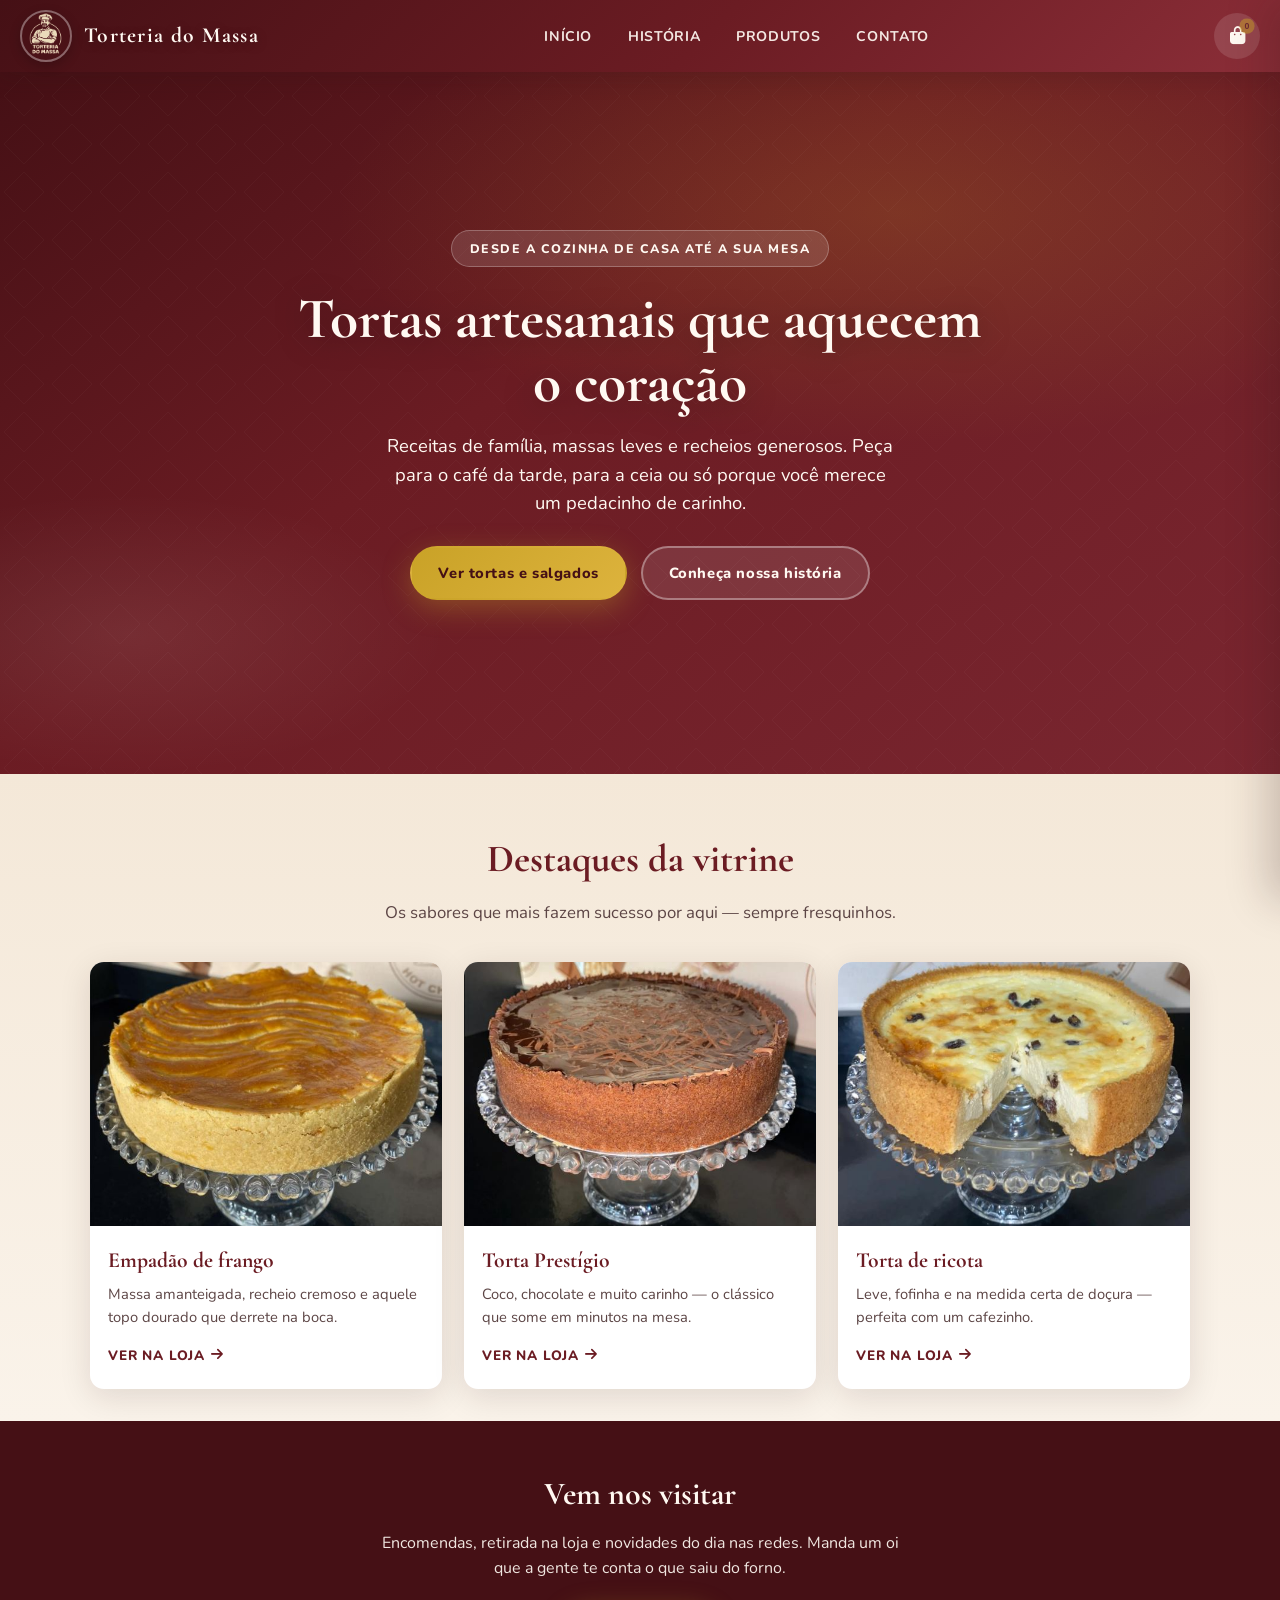
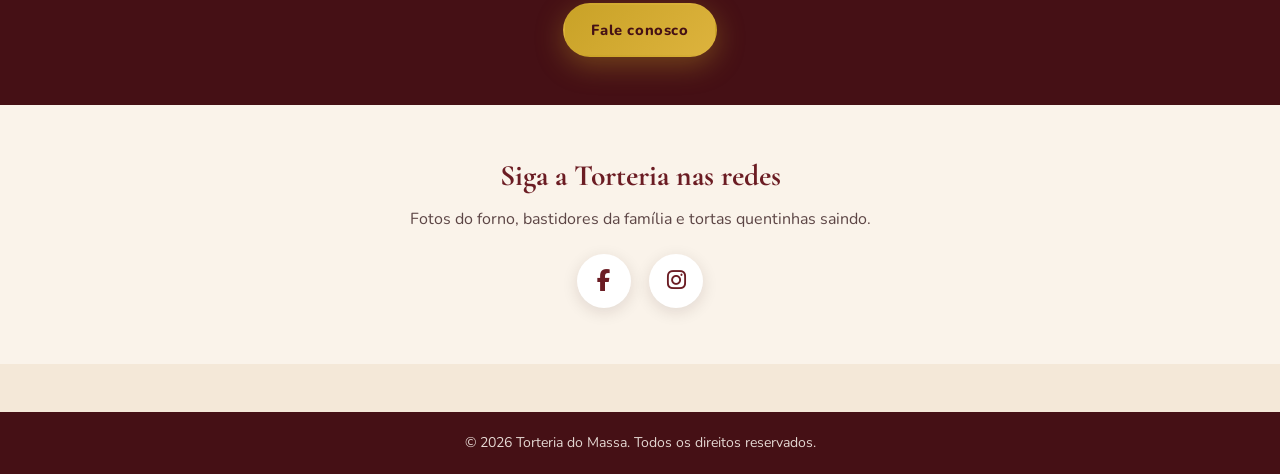
==== commit 2dfde23c: "Titulo tortas artesanais" ====
--- a/index.html
+++ b/index.html
@@ -57,7 +57,8 @@
       <footer class="cart-panel__foot">
         <span>Total (demo)</span>
         <strong>R$ <span data-cart-total>0,00</span></strong>
-        <p class="cart-demo-note">Demonstração: os pedidos são finalizados pelo Instagram ou na loja.</p>
+        <p class="cart-demo-note">Demonstração: os pedidos são finalizados pelo WhatsApp ou na loja.</p>
+        <a class="cart-panel__checkout" data-whatsapp-order href="#" target="_blank" rel="noopener noreferrer">Enviar pedido pelo WhatsApp</a>
       </footer>
     </aside>
 
@@ -65,7 +66,7 @@
       <section class="hero">
         <div class="hero__inner">
           <p class="hero__badge">Desde a cozinha de casa até a sua mesa</p>
-          <h1>Tortas de forno que aquecem o coração</h1>
+          <h1>Tortas artesanais que aquecem o coração</h1>
           <p class="hero__lead">
             Receitas de família, massas leves e recheios generosos. Peça para o café da tarde, para a ceia ou só porque
             você merece um pedacinho de carinho.
--- a/style.css
+++ b/style.css
@@ -1084,6 +1084,7 @@
   color: var(--bege-card);
   border: none;
   border-radius: 999px;
+  font-family: var(--font-body);
   font-size: 1rem;
   font-weight: 800;
   cursor: pointer;
@@ -1664,3 +1665,316 @@
     width: 44px;
   }
 }
+
+/* ——— Cardápio completo (cardapio.js) ——— */
+.menu-tools {
+  position: sticky;
+  top: var(--nav-h);
+  z-index: 5;
+  background: rgba(250, 243, 234, 0.95);
+  backdrop-filter: blur(6px);
+  padding: 14px 0 10px;
+  margin-bottom: 24px;
+}
+
+.menu-search {
+  display: flex;
+  align-items: center;
+  gap: 10px;
+  max-width: 520px;
+  margin: 0 auto 12px;
+  background: var(--bege-card);
+  border: 1px solid rgba(107, 28, 35, 0.18);
+  border-radius: 999px;
+  padding: 10px 18px;
+  color: var(--wine);
+}
+
+.menu-search input {
+  flex: 1;
+  border: none;
+  outline: none;
+  background: transparent;
+  font-family: var(--font-body);
+  font-size: 1rem;
+  color: var(--ink);
+}
+
+.menu-chips {
+  display: flex;
+  gap: 8px;
+  overflow-x: auto;
+  padding: 2px 4px 6px;
+  scrollbar-width: thin;
+}
+
+.menu-chip {
+  flex: 0 0 auto;
+  border: 1px solid rgba(107, 28, 35, 0.25);
+  background: var(--bege-card);
+  color: var(--wine);
+  border-radius: 999px;
+  padding: 7px 14px;
+  font-family: var(--font-body);
+  font-weight: 700;
+  font-size: 0.85rem;
+  cursor: pointer;
+  white-space: nowrap;
+}
+
+.menu-chip span {
+  opacity: 0.6;
+  font-weight: 600;
+  margin-left: 2px;
+}
+
+.menu-chip.is-active {
+  background: var(--wine);
+  color: var(--bege-card);
+  border-color: var(--wine);
+}
+
+.menu-category {
+  margin-bottom: 40px;
+  scroll-margin-top: calc(var(--nav-h) + 120px);
+}
+
+.menu-category__title {
+  font-family: var(--font-display);
+  font-size: clamp(1.6rem, 3.5vw, 2.1rem);
+  color: var(--wine);
+  text-align: left;
+  border-bottom: 2px solid var(--bege-deep);
+  padding-bottom: 6px;
+  margin-bottom: 22px;
+}
+
+.menu-category__count {
+  font-family: var(--font-body);
+  font-size: 0.9rem;
+  color: var(--ink-soft);
+  font-weight: 600;
+}
+
+.menu-category .product-cards {
+  justify-content: flex-start;
+}
+
+.product-img--placeholder {
+  object-fit: contain;
+  background: var(--bege);
+  padding: 18%;
+}
+
+.product-measure {
+  font-size: 0.85rem !important;
+  font-weight: 700;
+  color: var(--wine-light) !important;
+}
+
+.menu-empty {
+  color: var(--ink-soft);
+  padding: 30px 0;
+}
+
+[hidden] {
+  display: none !important;
+}
+
+/* ——— Contato: atalhos de WhatsApp e e-mail ——— */
+.contact-quick {
+  display: flex;
+  flex-wrap: wrap;
+  justify-content: center;
+  gap: 12px;
+  max-width: 620px;
+  margin: -16px auto 32px;
+}
+
+.contact-quick__item {
+  display: flex;
+  align-items: center;
+  gap: 12px;
+  flex: 1 1 240px;
+  padding: 12px 18px;
+  background: var(--bege-card);
+  border: 1px solid rgba(107, 28, 35, 0.14);
+  border-radius: var(--radius);
+  box-shadow: 0 4px 16px var(--shadow);
+  color: var(--ink);
+  text-decoration: none;
+  text-align: left;
+  transition: transform 0.25s, box-shadow 0.25s;
+}
+
+.contact-quick__item:hover {
+  transform: translateY(-2px);
+  box-shadow: 0 10px 24px var(--shadow-strong);
+}
+
+.contact-quick__item i {
+  display: grid;
+  place-items: center;
+  flex: 0 0 auto;
+  width: 42px;
+  height: 42px;
+  border-radius: 50%;
+  font-size: 1.25rem;
+  color: #fff;
+  background: var(--wine);
+}
+
+.contact-quick__item .fa-whatsapp {
+  background: #25d366;
+}
+
+.contact-quick__item span {
+  display: flex;
+  flex-direction: column;
+  min-width: 0;
+  font-weight: 700;
+  white-space: nowrap;
+  overflow: hidden;
+  text-overflow: ellipsis;
+}
+
+.contact-quick__item small {
+  font-size: 0.75rem;
+  font-weight: 600;
+  color: var(--ink-soft);
+  text-transform: uppercase;
+  letter-spacing: 0.06em;
+}
+
+/* ——— Ajustes finos para celular ——— */
+@media (max-width: 600px) {
+  .hero__badge {
+    font-size: 0.68rem;
+    letter-spacing: 0.08em;
+    padding: 7px 14px;
+  }
+
+  .contact {
+    padding: 36px 16px 44px;
+  }
+
+  .contact-quick {
+    margin-top: -20px;
+  }
+
+  /* Cardápio em 2 colunas, cards compactos */
+  .products-wrap {
+    padding: 28px 16px 44px;
+  }
+
+  .products > .section-sub {
+    font-size: 0.95rem;
+    margin-bottom: 20px;
+  }
+
+  .menu-tools {
+    margin-left: -16px;
+    margin-right: -16px;
+    padding: 10px 16px 8px;
+    margin-bottom: 16px;
+    box-shadow: 0 6px 12px -10px var(--shadow-strong);
+  }
+
+  .menu-search {
+    padding: 8px 14px;
+    margin-bottom: 10px;
+  }
+
+  .menu-search input {
+    font-size: 16px; /* evita zoom automático no iPhone */
+    min-width: 0;
+  }
+
+  .menu-chips {
+    scrollbar-width: none;
+    margin: 0 -16px;
+    padding: 2px 16px 4px;
+    -webkit-mask-image: linear-gradient(90deg, transparent 0, #000 14px, #000 calc(100% - 24px), transparent 100%);
+    mask-image: linear-gradient(90deg, transparent 0, #000 14px, #000 calc(100% - 24px), transparent 100%);
+  }
+
+  .menu-chips::-webkit-scrollbar {
+    display: none;
+  }
+
+  .menu-category {
+    margin-bottom: 28px;
+  }
+
+  .menu-category__title {
+    margin-bottom: 14px;
+  }
+
+  .menu-category .product-cards {
+    display: grid;
+    grid-template-columns: repeat(2, minmax(0, 1fr));
+    gap: 12px;
+    margin-bottom: 0;
+  }
+
+  .menu-category .product-card {
+    width: auto;
+    min-width: 0;
+    max-width: none;
+    padding: 8px;
+    border-radius: var(--radius-sm);
+    display: flex;
+    flex-direction: column;
+    box-shadow: 0 3px 12px var(--shadow);
+  }
+
+  .menu-category .product-card:hover {
+    transform: none;
+  }
+
+  .menu-category .product-img {
+    aspect-ratio: 1 / 1;
+    border-radius: 10px;
+  }
+
+  .menu-category .product-info {
+    display: flex;
+    flex-direction: column;
+    flex: 1;
+    padding: 0 2px;
+  }
+
+  .menu-category .product-info h3 {
+    font-size: 1.02rem;
+    line-height: 1.2;
+    margin: 8px 0 4px;
+  }
+
+  .menu-category .product-info p {
+    font-size: 0.78rem;
+    line-height: 1.35;
+    margin-bottom: 4px;
+    display: -webkit-box;
+    -webkit-line-clamp: 2;
+    -webkit-box-orient: vertical;
+    overflow: hidden;
+  }
+
+  .menu-category .product-price {
+    font-size: 1rem;
+    margin-top: auto;
+    padding-top: 4px;
+    margin-bottom: 8px !important;
+  }
+
+  .menu-category .add-to-cart-btn {
+    padding: 9px 8px;
+    font-size: 0.74rem;
+    gap: 6px;
+    letter-spacing: 0.03em;
+  }
+
+  .hide-sm {
+    display: none;
+  }
+}
